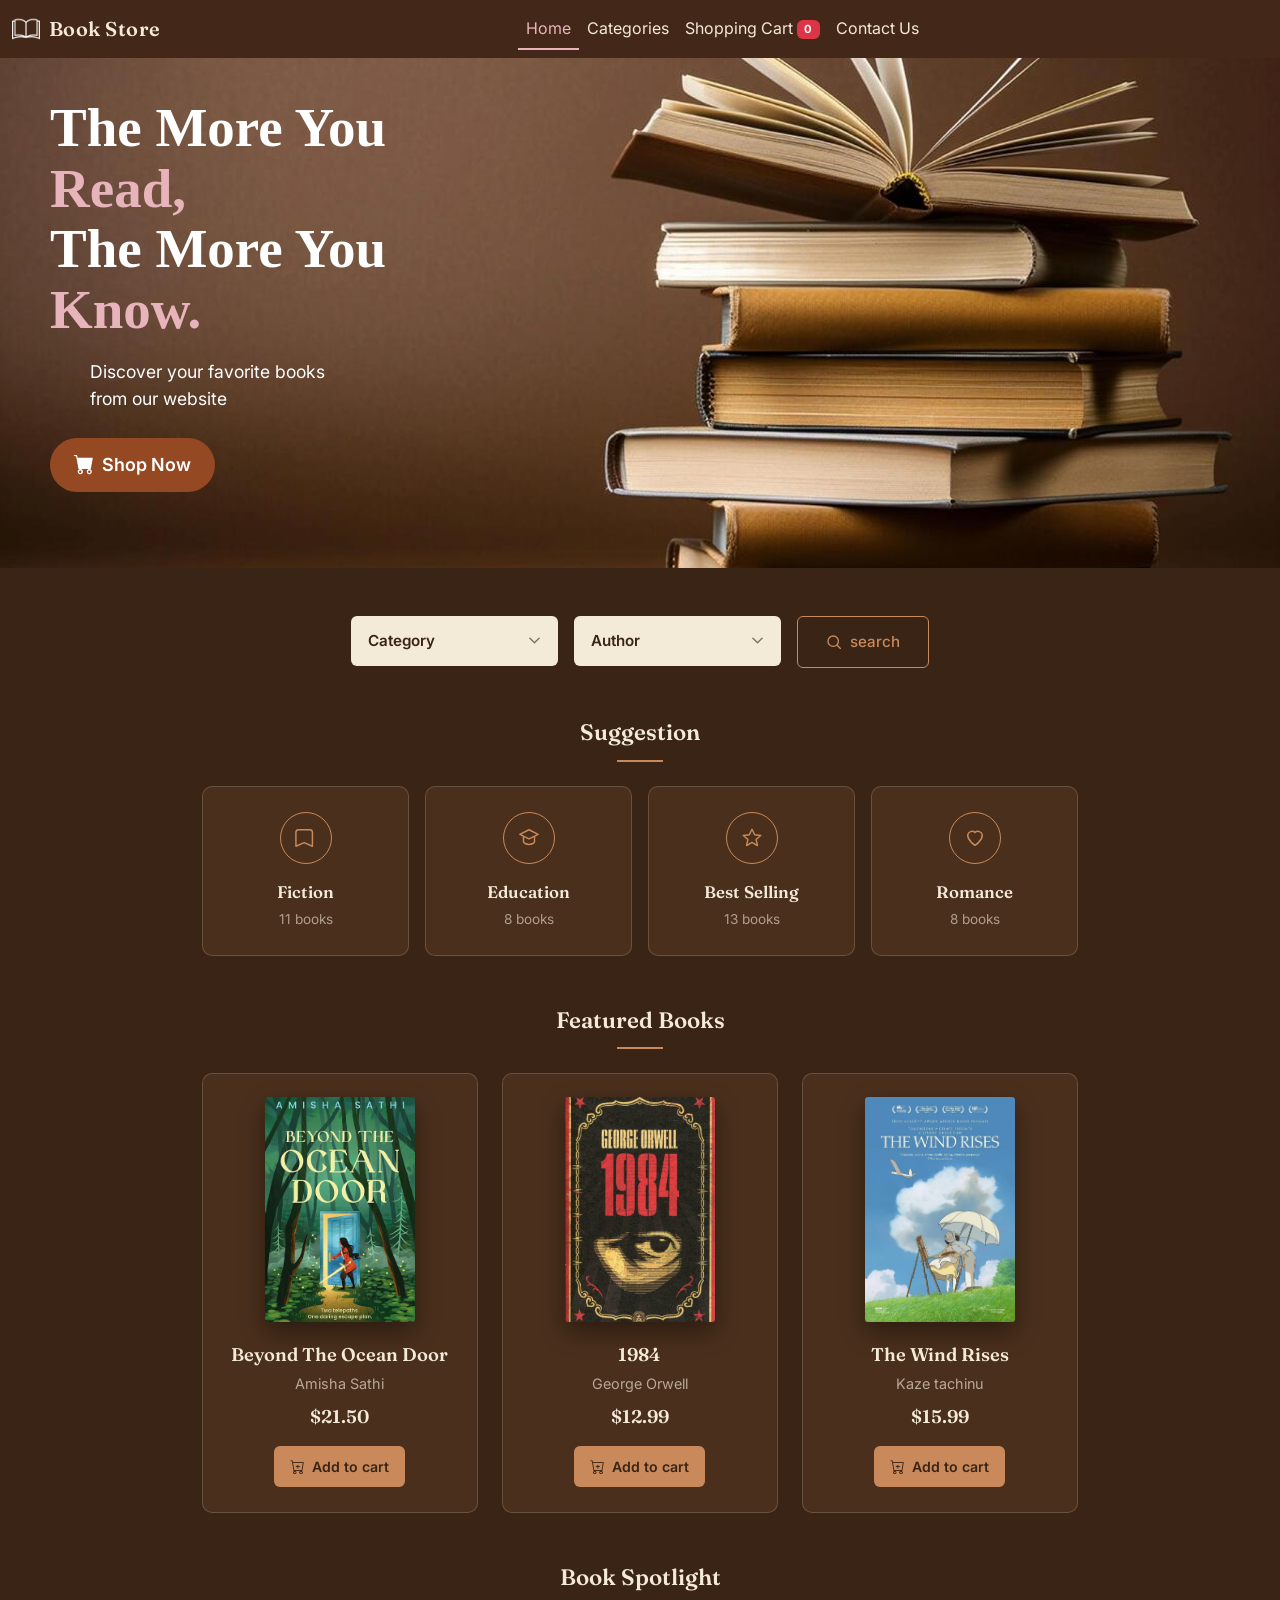
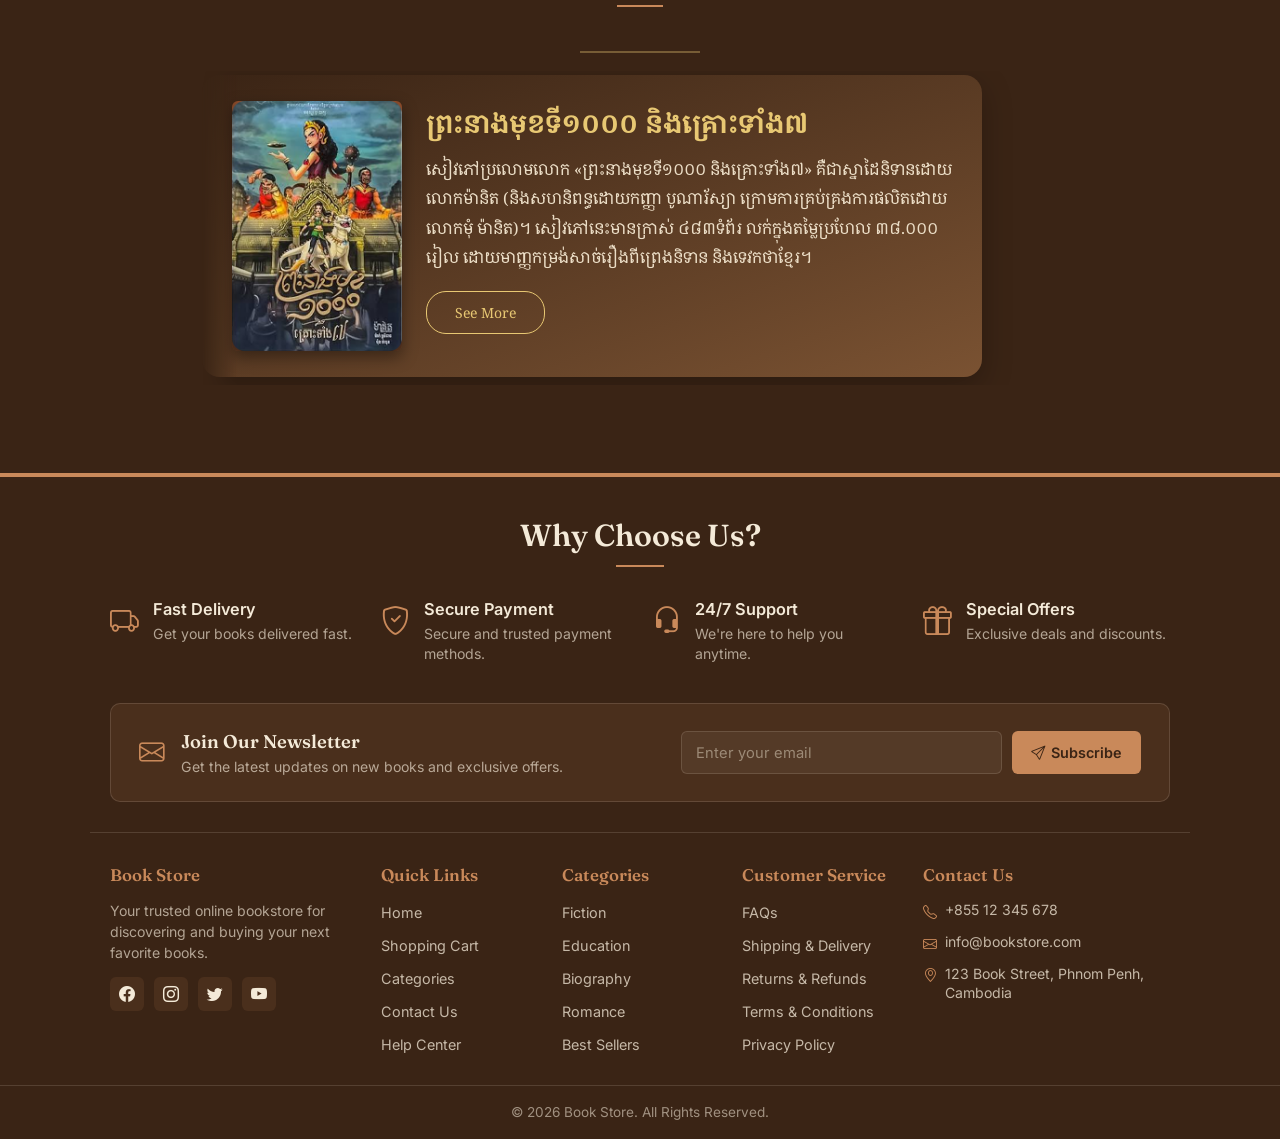
==== index.html @ 3f0f01fa "Complete bookstore: cart, checkout, categories, help pages" ====
<!doctype html>
<html lang="en">
  <head>
    <meta charset="UTF-8" />
    <meta http-equiv="refresh" content="0; url=home.html" />
    <title>Book Store</title>
  </head>
  <body>
    <p>Redirecting to <a href="home.html">the Book Store</a>…</p>
  </body>
</html>
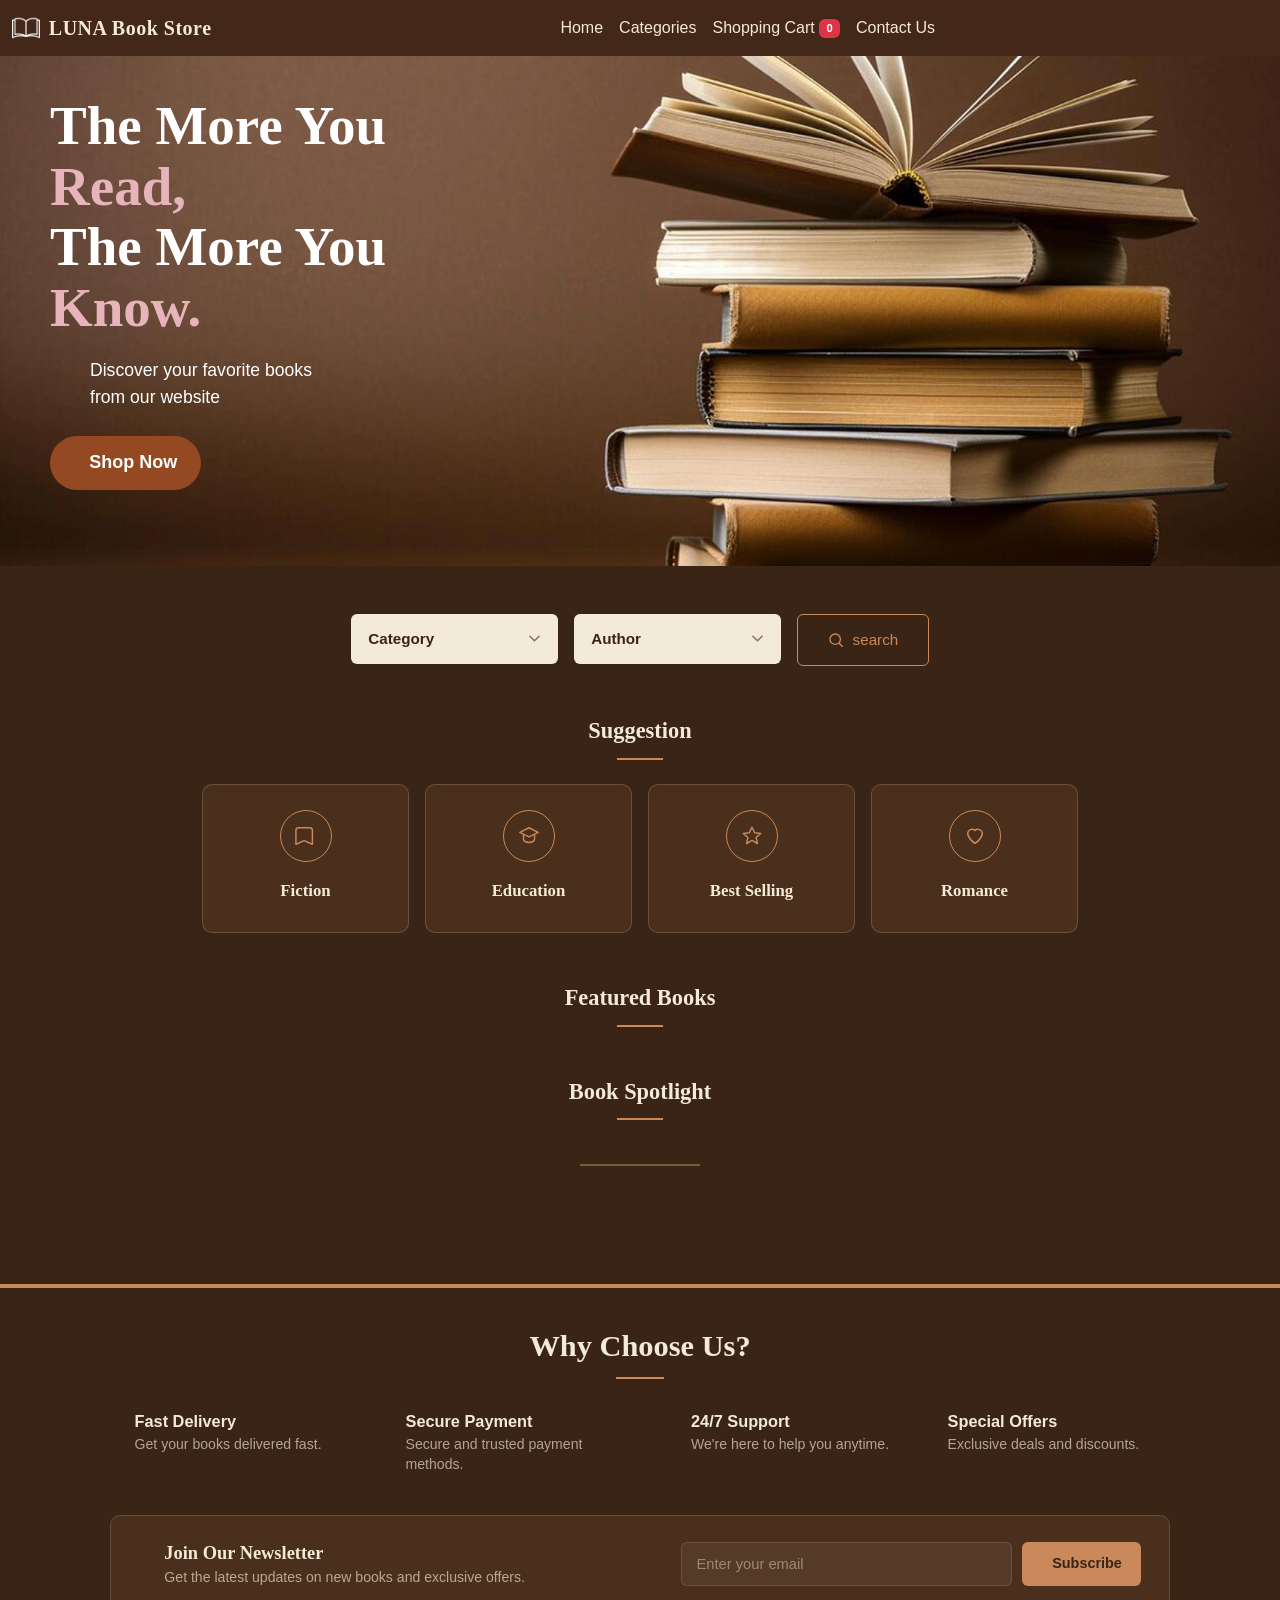
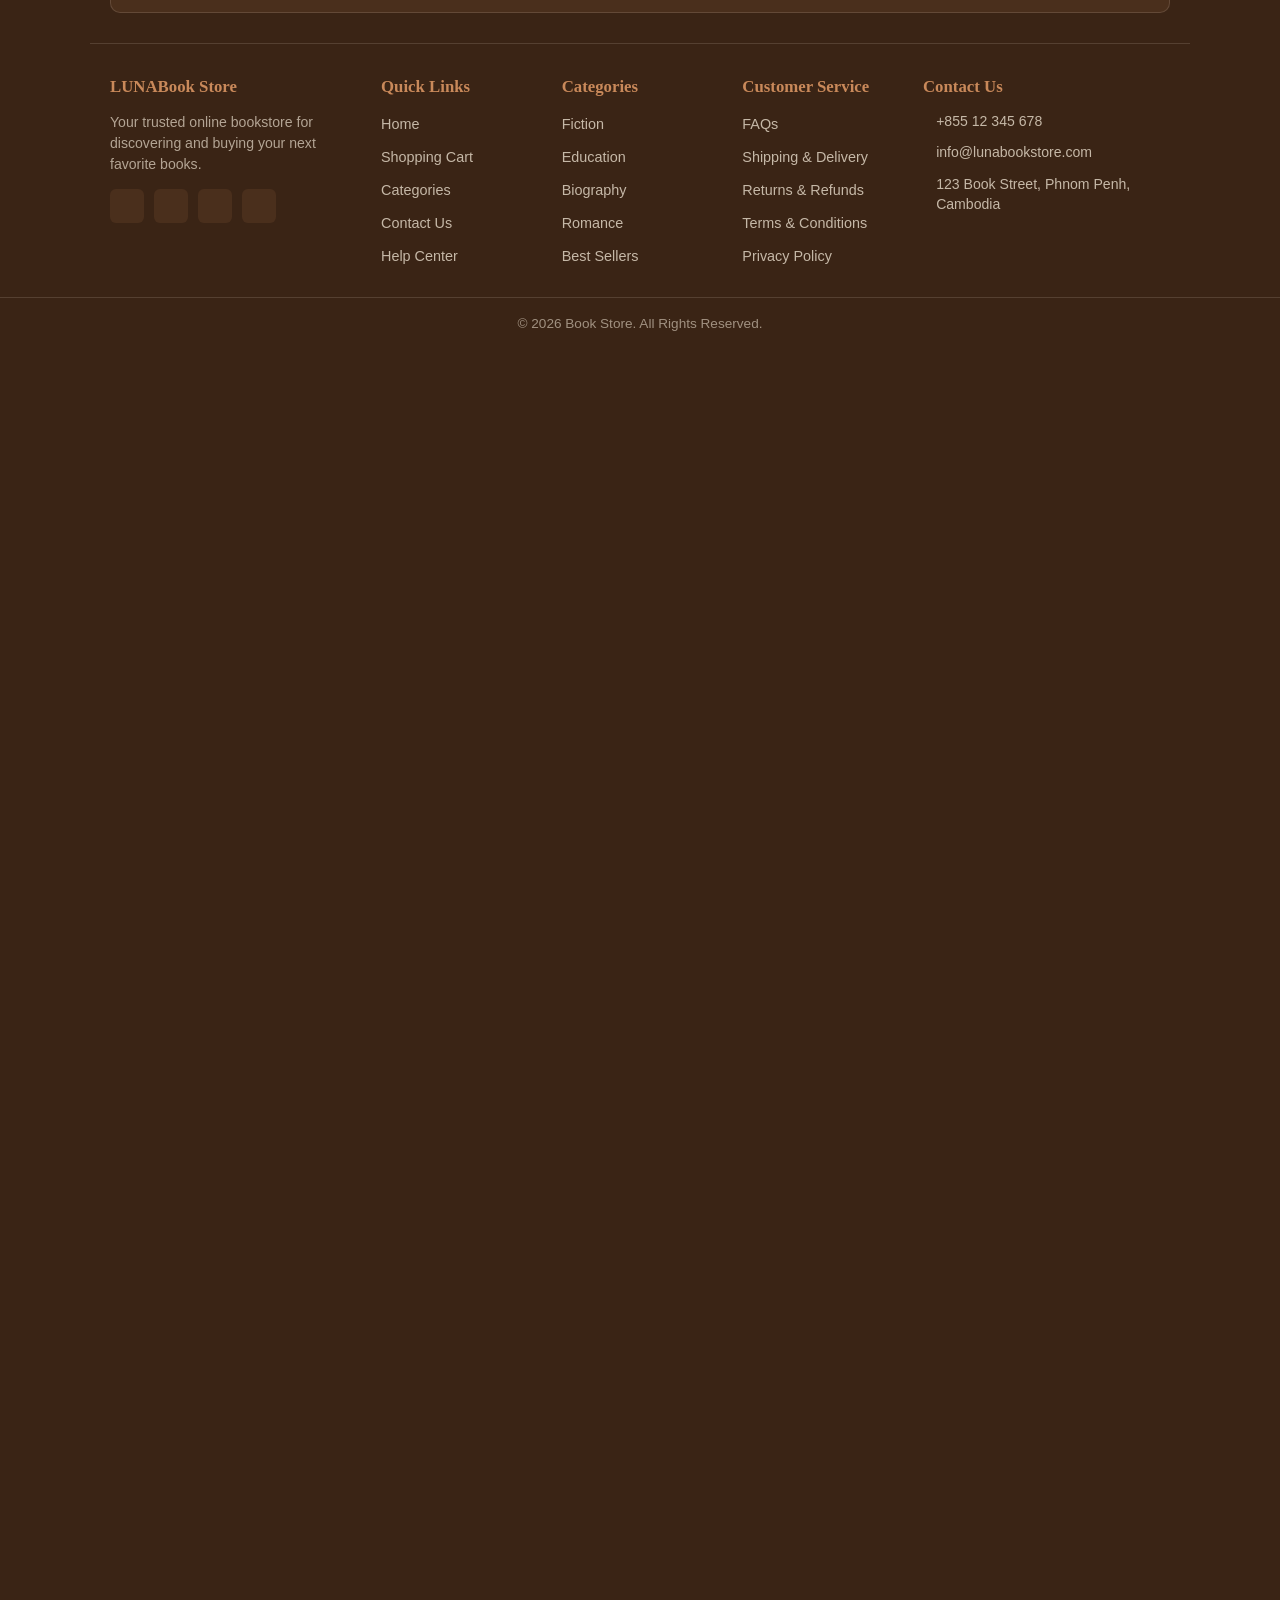
==== commit e25e066b: "Merge pull request #2 from din5678/complete-bookstore Add Buy Now buttons, KHQR-first checkout, cont" ====
--- a/index.html
+++ b/index.html
@@ -3,7 +3,7 @@
   <head>
     <meta charset="UTF-8" />
     <meta http-equiv="refresh" content="0; url=home.html" />
-    <title>Book Store</title>
+    <title>LUNA Book Store</title>
   </head>
   <body>
     <p>Redirecting to <a href="home.html">the Book Store</a>…</p>
